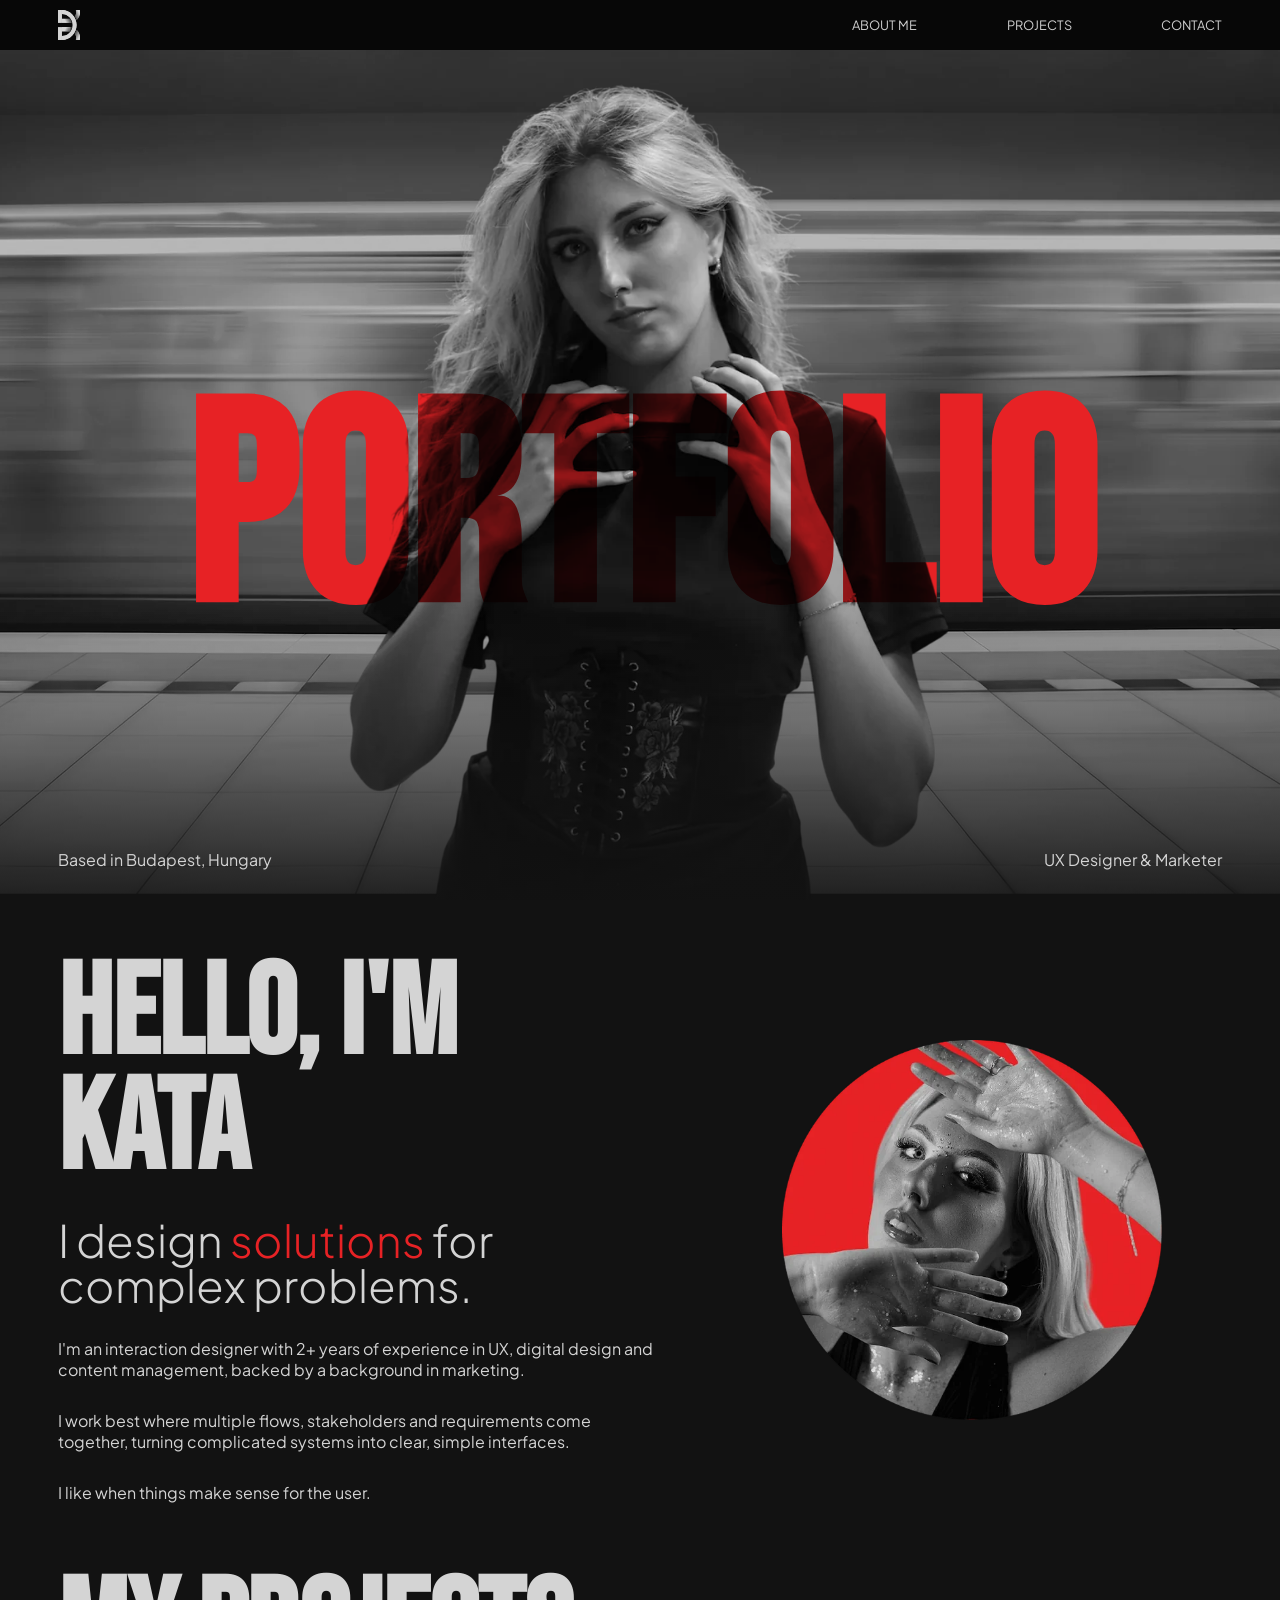
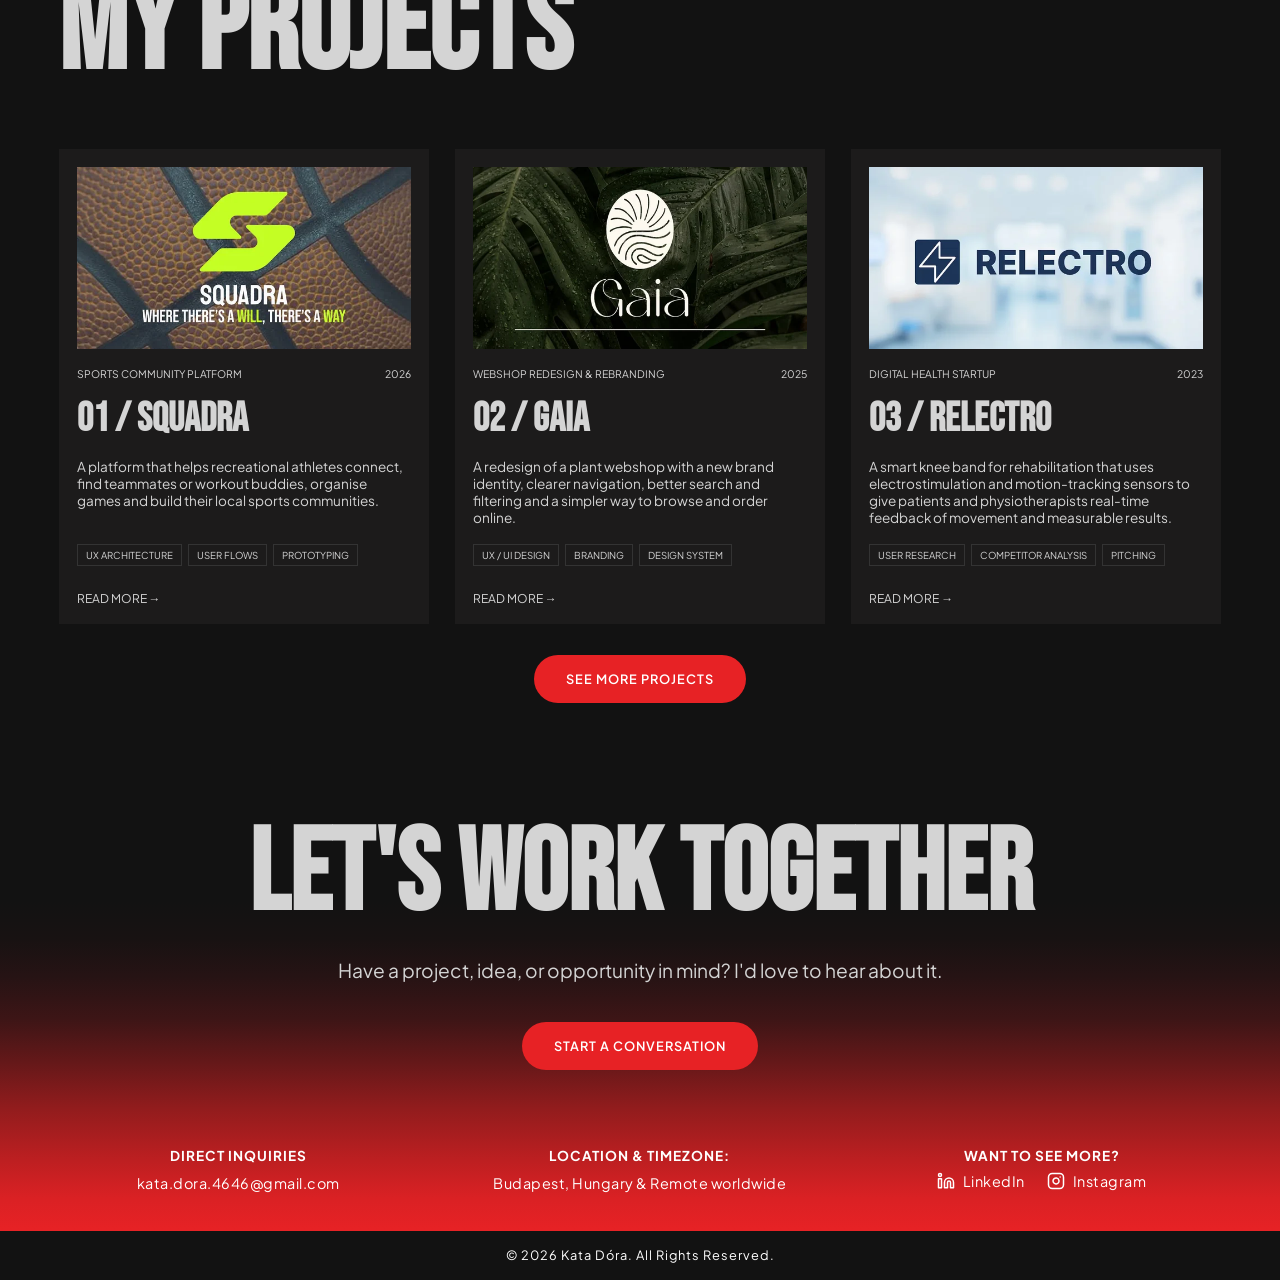
==== index.html @ a37dc0c5 "init" ====
<!DOCTYPE html>
<html lang="en">
<head>
    <meta charset="UTF-8">
    <meta name="viewport" content="width=device-width, initial-scale=1.0">
    <meta name="description" content="Kata Dóra – UX designer and marketer based in Budapest. Portfolio of UX research, user flows, prototyping and branding projects.">
    <title>Kata Dóra - Portfolio</title>
    <link rel="icon" href="images/favicon.svg" type="image/svg+xml">
    <link rel="stylesheet" href="style.css">
</head>
<body>

<a href="#main" class="skip-link">Skip to content</a>

<div class="container">

    <header>
        <a href="#" class="logo">
            <img src="images/logo.svg" alt="Kata Dóra – home" width="64" height="64">
        </a>
        <nav aria-label="Main">
            <a href="#about">ABOUT ME</a>
            <a href="#projects">PROJECTS</a>
            <a href="#contact">CONTACT</a>
        </nav>
    </header>

    <main id="main">
        <section class="hero">
            <img class="bg" src="images/background.webp" alt="" fetchpriority="high">
            <div class="title-group">
                <h1>PORTFOLIO</h1>
                <img class="model" src="images/model.webp" srcset="images/model-850.webp 850w, images/model-1096.webp 1096w, images/model.webp 1462w" sizes="(max-width: 768px) 112vw, 78vh" alt="" fetchpriority="high">            </div>
            <p class="location">Based in Budapest, Hungary</p>
            <p class="role">UX Designer &amp; Marketer</p>
        </section>

        <section id="about" class="about">
            <div>
                <h2>HELLO, I'M<br>KATA</h2>
                <p class="tagline">I design <span>solutions</span> for complex problems.</p>
                <p>I'm an interaction designer with 2+ years of experience in UX, digital design and content management, backed by a background in marketing.</p>
                <p>I work best where multiple flows, stakeholders and requirements come together, turning complicated systems into clear, simple interfaces.</p>
                <p>I like when things make sense for the user.</p>
            </div>
            <div class="about-image">
                <img src="images/portrait.webp" srcset="images/portrait-560.webp 560w, images/portrait.webp 900w" sizes="(max-width: 600px) 280px, 380px" alt="Portrait of Kata Dóra" loading="lazy" decoding="async">
            </div>
        </section>

        <section id="projects" class="projects">
            <h2>MY PROJECTS</h2>

            <div class="project-grid">
                <article class="card">
                    <div class="thumb">
                        <img class="img-main" src="images/squadramain.webp" srcset="images/squadramain-600.webp 600w, images/squadramain.webp 1200w" sizes="(max-width: 600px) calc(100vw - 86px), (max-width: 900px) 45vw, (max-width: 1600px) 30vw, 440px" alt="Preview of the Squadra website" loading="lazy" decoding="async">
                        <img class="img-hover" src="images/squadra.webp" alt="" loading="lazy" decoding="async">
                    </div>
                    <div class="card-meta">
                        <span>SPORTS COMMUNITY PLATFORM</span>
                        <span>2026</span>
                    </div>
                    <h3>01 / SQUADRA</h3>
                    <p>A platform that helps recreational athletes connect, find teammates or workout buddies, organise games and build their local sports communities.</p>
                    <div class="tags">
                        <span>UX ARCHITECTURE</span>
                        <span>USER FLOWS</span>
                        <span>PROTOTYPING</span>
                    </div>
                    <a href="squadra.html" aria-label="Read more about Squadra">READ MORE →</a>
                </article>

                <article class="card">
                    <div class="thumb">
                        <img class="img-main" src="images/gaiamain.webp" srcset="images/gaiamain-600.webp 600w, images/gaiamain.webp 1200w" sizes="(max-width: 600px) calc(100vw - 86px), (max-width: 900px) 45vw, (max-width: 1600px) 30vw, 440px" alt="Preview of the redesigned Gaia webshop" loading="lazy" decoding="async">
                        <img class="img-hover" src="images/gaia.webp" alt="" loading="lazy" decoding="async">
                    </div>
                    <div class="card-meta">
                        <span>WEBSHOP REDESIGN &amp; REBRANDING</span>
                        <span>2025</span>
                    </div>
                    <h3>02 / GAIA</h3>
                    <p>A redesign of a plant webshop with a new brand identity, clearer navigation, better search and filtering and a simpler way to browse and order online.</p>
                    <div class="tags">
                        <span>UX / UI DESIGN</span>
                        <span>BRANDING</span>
                        <span>DESIGN SYSTEM</span>
                    </div>
                    <a href="gaia.html" aria-label="Read more about Gaia">READ MORE →</a>
                </article>

                <article class="card">
                    <div class="thumb">
                        <img class="img-main" src="images/relectromain.webp" srcset="images/relectromain-600.webp 600w, images/relectromain.webp 1200w" sizes="(max-width: 600px) calc(100vw - 86px), (max-width: 900px) 45vw, (max-width: 1600px) 30vw, 440px" alt="Preview of the Relectro smart knee band project" loading="lazy" decoding="async">
                        <img class="img-hover" src="images/relectro.webp" alt="" loading="lazy" decoding="async">
                    </div>
                    <div class="card-meta">
                        <span>DIGITAL HEALTH STARTUP</span>
                        <span>2023</span>
                    </div>
                    <h3>03 / RELECTRO</h3>
                    <p>A smart knee band for rehabilitation that uses electrostimulation and motion-tracking sensors to give patients and physiotherapists real-time feedback of movement and measurable results.</p>
                    <div class="tags">
                        <span>USER RESEARCH</span>
                        <span>COMPETITOR ANALYSIS</span>
                        <span>PITCHING</span>
                    </div>
                    <a href="relectro.html" aria-label="Read more about Relectro">READ MORE →</a>
                </article>
            </div>

            <div class="projects-btn">
                <a href="projects.html" class="cta">SEE MORE PROJECTS</a>
            </div>
        </section>
    </main>

    <section id="contact" class="contact">
        <h2>LET'S WORK TOGETHER</h2>
        <p class="contact-copy">Have a project, idea, or opportunity in mind? I'd love to hear about it.</p>
        <a href="mailto:kata.dora.4646@gmail.com" class="cta">START A CONVERSATION</a>

        <div class="contact-info">
            <div>
                <h3>DIRECT INQUIRIES</h3>
                <a href="mailto:kata.dora.4646@gmail.com">kata.dora.4646@gmail.com</a>
            </div>
            <div>
                <h3>LOCATION &amp; TIMEZONE:</h3>
                <p>Budapest, Hungary &amp; Remote worldwide</p>
            </div>
            <div>
                <h3>WANT TO SEE MORE?</h3>
                <div class="socials">
                    <a href="https://www.linkedin.com/in/dora-kata" target="_blank" rel="noopener noreferrer" aria-label="LinkedIn (opens in new tab)">
                        <svg viewBox="0 0 24 24" aria-hidden="true">
                            <path d="M16 8a6 6 0 0 1 6 6v7h-4v-7a2 2 0 0 0-2-2 2 2 0 0 0-2 2v7h-4v-7a6 6 0 0 1 6-6z"/>
                            <rect width="4" height="12" x="2" y="9"/>
                            <circle cx="4" cy="4" r="2"/>
                        </svg>
                        LinkedIn
                    </a>
                    <a href="https://www.instagram.com/lelekprizma" target="_blank" rel="noopener noreferrer" aria-label="Instagram (opens in new tab)">
                        <svg viewBox="0 0 24 24" aria-hidden="true">
                            <rect width="20" height="20" x="2" y="2" rx="5" ry="5"/>
                            <path d="M16 11.37A4 4 0 1 1 12.63 8 4 4 0 0 1 16 11.37z"/>
                            <line x1="17.5" x2="17.51" y1="6.5" y2="6.5"/>
                        </svg>
                        Instagram
                    </a>
                </div>
            </div>
        </div>
    </section>

</div>

<footer>
    <p>© 2026 Kata Dóra. All Rights Reserved.</p>
</footer>

<script>
    document.addEventListener('DOMContentLoaded', () => {
        document.querySelectorAll('img').forEach(img => {
            const box = img.closest('.hero, .case-hero, .thumb, .about-image') || img;
            const done = () => box.classList.add('is-loaded');
            if (img.complete) done();
            else {
                img.addEventListener('load', done);
                img.addEventListener('error', done);
            }
        });
    });
</script>

</body>
</html>
---- style.css ----
@font-face{
    font-family:'Bebas Neue';
    src:url('fonts/bebas-neue.woff2') format('woff2');
    font-weight:400;
    font-style:normal;
    font-display:block;
}

@font-face{
    font-family:'Plus Jakarta Sans';
    src:url('fonts/plus-jakarta-sans.woff2') format('woff2');
    font-weight:200 800;
    font-style:normal;
    font-display:swap;
}

@font-face{
    font-family:'Plus Jakarta Sans';
    src:url('fonts/plus-jakarta-sans-italic.woff2') format('woff2');
    font-weight:200 800;
    font-style:italic;
    font-display:swap;

}
:root{
    --bg:#121212;
    --cardbg:#1C1B1B;
    --text:#D4D4D4;
    --red:#E72225;
    --red-text:#FF4547;
    --header-h:50px;
    --title-size:clamp(3.5rem, 10vw, 9rem);
    --max:1600px;
    --pad:clamp(24px, 4.5vw, 72px);
    --edge:max(var(--pad), calc((100vw - var(--max)) / 2 + var(--pad)));
}

*{
    margin:0;
    padding:0;
    box-sizing:border-box;
}

html{
    overflow-x:hidden;
    overflow-x:clip;
    scroll-behavior:smooth;
    scroll-padding-top:var(--header-h);
}

body{
    overflow-x:hidden;
    overflow-x:clip;
    background:var(--bg);
    color:var(--text);
    font-family:'Plus Jakarta Sans',sans-serif;
}

.container{
    max-width:var(--max);
    margin:0 auto;
}

.skip-link{
    position:absolute;
    top:-100px;
    left:20px;
    z-index:200;
    padding:12px 20px;
    background:var(--red);
    border-radius:999px;
    color:#fff;
    text-decoration:none;
    font-size:.8rem;
    font-weight:600;
}

.skip-link:focus{
    top:10px;
}

:focus-visible{
    outline:2px solid currentColor;
    outline-offset:4px;
}

/* Typography */

.hero h1,
.about h2,
.projects h2,
.page-title,
.project-page h1,
.card h2,
.card h3,
.contact h2,
.case h2,
.case-hero h1,
.case-stats strong,
.case-next h3{
    font-family:'Bebas Neue',sans-serif;
}

.about h2,
.projects h2,
.page-title,
.project-page h1{
    font-size:var(--title-size);
    line-height:.9;
}

.contact-info h3,
.case-label,
.case-three h3,
.case-takeaways h3,
.case-sharpened{
    font-size:.85rem;
    font-weight:700;
    letter-spacing:1px;
}

/* Header */

header{
    position:fixed;
    top:0;
    left:0;
    z-index:100;
    width:100%;
    height:var(--header-h);
    display:flex;
    justify-content:space-between;
    align-items:center;
    padding:0 var(--edge);
    background:rgba(5,5,5,.75);
    backdrop-filter:blur(10px);
}

.logo{
    display:flex;
    align-items:center;
}

.logo img{
    display:block;
    height:30px;
    width:auto;
}

nav{
    display:flex;
    gap:clamp(40px, 7vw, 100px);
}

nav a{
    color:#cfcfcf;
    text-decoration:none;
    font-size:.8rem;
    transition:color .3s;
}

nav a:hover{
    color:var(--red-text);
}

/* Hero */

.hero,
.case-hero{
    position:relative;
    margin-top:var(--header-h);
    overflow:hidden;
}

.hero .bg,
.case-hero-bg{
    position:absolute;
    inset:0;
    width:100%;
    height:100%;
    object-fit:cover;
}

.hero{
    container-type:inline-size;
    height:calc(100vh - var(--header-h));
    height:calc(100svh - var(--header-h));
}

.hero .bg{
    filter:grayscale(100%);
}

.title-group{
    position:absolute;
    inset:0;
    z-index:2;
    isolation:isolate;
    overflow:hidden;
}

.hero h1{
    position:absolute;
    top:55%;
    left:50%;
    transform:translate(-50%, -50%);
    white-space:nowrap;
    font-size:22vw;
    line-height:1;
    color:var(--red);
}

.hero .model{
    position:absolute;
    bottom:0;
    left:50%;
    transform:translateX(-50%);
    height:96vh;
    width:auto;
    mix-blend-mode:multiply;
}

.hero::after{
    content:"";
    position:absolute;
    inset:auto 0 0;
    z-index:5;
    height:35%;
    background:linear-gradient(to top, rgba(18,18,18,.9), transparent);
    pointer-events:none;
}

.location,
.role{
    position:absolute;
    bottom:30px;
    z-index:10;
    font-size:1rem;
}

.location{ left:var(--edge); }
.role{ right:var(--edge); }

/* About */

.about{
    display:grid;
    grid-template-columns:1fr 500px;
    align-items:center;
    gap:60px;
    padding:4.5vw var(--pad) 1vw;
}

.about p{
    margin-top:30px;
}

.about .tagline{
    font-size:clamp(1.5rem, 3.5vw, 3rem);
    font-weight:300;
    line-height:1;
}

.about .tagline span{
    color:var(--red);
}

.about-image{
    width:min(380px, 30vw);
    aspect-ratio:1 / 1;
    margin:auto;
    border-radius:50%;
}

.about-image img{
    display:block;
    width:100%;
    height:100%;
}

/* Projects */

.projects{
    padding:4.5vw var(--pad);
}

.projects h2{
    margin-bottom:60px;
}

.project-grid{
    display:grid;
    grid-template-columns:repeat(3, minmax(0, 1fr));
    gap:24px;
}

.projects-btn{
    margin-top:30px;
    text-align:center;
}

.card{
    position:relative;
    display:flex;
    flex-direction:column;
    padding:18px;
    background:var(--cardbg);
    border:1px solid var(--bg);
    transition:transform .35s ease, box-shadow .35s ease;
}

.card:hover,
.card:focus-within{
    transform:translateY(-5px) scale(1.03);
    box-shadow:
        0 20px 50px rgba(0,0,0,.4),
        0 0 30px rgba(231,34,37,.3);
}

.thumb{
    position:relative;
    aspect-ratio:1.84 / 1;
    margin-bottom:18px;
    overflow:hidden;
}

.thumb img{
    position:absolute;
    inset:0;
    width:100%;
    height:100%;
    object-fit:cover;
}

.thumb .img-hover{
    opacity:0;
    transition:opacity .5s ease;
}

.card:hover .img-hover,
.card:focus-within .img-hover{
    opacity:1;
}

.card-meta{
    display:flex;
    justify-content:space-between;
    gap:12px;
    font-size:.65rem;
}

.card h2,
.card h3{
    margin:15px 0;
    font-size:2.5rem;
}

.card p{
    flex-grow:1;
    font-size:.85rem;
}

.tags{
    display:flex;
    flex-wrap:wrap;
    gap:6px;
    margin-top:18px;
}

.tags span{
    padding:4px 8px;
    border:1px solid #333;
    font-size:.6rem;
}

.card a{
    display:inline-block;
    margin-top:25px;
    color:var(--text);
    text-decoration:none;
    font-size:.75rem;
}

.card a::after{
    content:"";
    position:absolute;
    inset:0;
}

/* Contact */

.contact{
    position:relative;
    padding:5vw var(--edge) 3vw;
    text-align:center;
    background:linear-gradient(to bottom,
        #121212 0%,
        #121212 30%,
        #181212 38%,
        #261314 46%,
        #3d1516 55%,
        #641819 64%,
        #921c1d 74%,
        #bd1f21 85%,
        #da2124 93%,
        #E72225 100%);
}

.contact h2{
    font-size:clamp(3.5rem, 9vw, 8rem);
    line-height:.9;
}

.contact-copy{
    max-width:60ch;
    margin:30px auto 40px;
    font-size:clamp(1rem, 1.5vw, 1.3rem);
}

.contact-info{
    display:grid;
    grid-template-columns:repeat(3, minmax(0, 1fr));
    gap:40px;
    margin-top:clamp(60px, 6vw, 100px);
    color:#fff;
}

.contact-info h3{
    margin-bottom:8px;
}

.contact-info a,
.contact-info p{
    display:inline-flex;
    align-items:center;
    justify-content:center;
    gap:8px;
    color:#fff;
    font-size:.9rem;
    letter-spacing:.5px;
    text-decoration:none;
}

.contact-info a:hover{
    text-decoration:underline;
    text-underline-offset:3px;
}

.socials{
    display:flex;
    flex-wrap:wrap;
    justify-content:center;
    gap:22px;
}

.socials svg{
    width:18px;
    height:18px;
    flex-shrink:0;
    fill:none;
    stroke:currentColor;
    stroke-width:2;
    stroke-linecap:round;
    stroke-linejoin:round;
}

/* Button */

.cta{
    display:inline-flex;
    align-items:center;
    gap:10px;
    padding:16px 32px;
    background:var(--red);
    border-radius:999px;
    color:#fff;
    text-decoration:none;
    font-size:.8rem;
    font-weight:600;
    letter-spacing:1px;
    transition:transform .3s ease;
}

.cta:hover{
    transform:translateY(-5px);
}

/* Footer */

footer{
    position:relative;
    height:var(--header-h);
    margin-top:-1px;
    display:flex;
    align-items:center;
    justify-content:center;
    color:#fff;
    font-size:.8rem;
    letter-spacing:1px;
}

/* Inner pages */

.page{
    padding:calc(var(--header-h) + 2vw) var(--pad) clamp(70px, 9vw, 140px);
}

.page-title{
    margin-bottom:40px;
}

/* Case study */

.case-hero{
    height:min(calc(100svh - var(--header-h)), 70vw);
    min-height:420px;
}

.case-hero::after{
    content:"";
    position:absolute;
    inset:0;
    background:linear-gradient(to top right,
        rgba(18,18,18,.95) 0%,
        rgba(18,18,18,.6) 35%,
        transparent 65%);
    pointer-events:none;
}

.case-hero-content{
    position:absolute;
    left:var(--edge);
    right:var(--pad);
    bottom:clamp(30px, 5vw, 70px);
    z-index:2;
}

.case-hero h1{
    font-size:clamp(4rem, 10vw, 9rem);
    font-weight:400;
    line-height:.85;
    color:#fff;
}

.case-hero-meta{
    margin-top:16px;
    font-size:clamp(.9rem, 1.2vw, 1.1rem);
    letter-spacing:2px;
}

.case-hero + .page{
    padding-top:clamp(30px, 2vw, 110px);
}

.case section{
    margin-top:clamp(40px, 5vw, 80px);
}

.case section:first-child{
    margin-top:0;
}

.case h2{
    margin-bottom:clamp(28px, 3.5vw, 50px);
    font-size:clamp(2.4rem, 5vw, 4.5rem);
    line-height:.95;
}

.case p{
    line-height:1.6;
}

.case p a{
    color:inherit;
    text-decoration:none;
}

.case p a:hover{
    text-decoration:underline;
}

.case-intro > p,
.case-sharpened-text{
    max-width:75ch;
}

.case-intro > p{
    margin-top:20px;
}

.case-img{
    display:block;
    width:100%;
    height:auto;
    border-radius:12px;
}

.case-card,
.case-facts,
.case-takeaways article,
.case-next{
    background:var(--cardbg);
    border-radius:12px;
}

.case-card{
    padding:clamp(20px, 2.2vw, 32px);
}

.case-label{
    display:block;
    margin-bottom:14px;
}

.case-facts{
    display:grid;
    grid-template-columns:repeat(6, minmax(0, 1fr));
    gap:24px;
    margin-top:24px;
    padding:clamp(18px, 2vw, 28px);
}

.case-facts dt{
    margin-bottom:8px;
    color:var(--red-text);
    font-size:.65rem;
    font-weight:600;
    letter-spacing:2px;
}

.case-facts dd{
    font-size:.85rem;
    line-height:1.4;
}

.case-two{
    display:grid;
    grid-template-columns:minmax(0, 1.3fr) minmax(0, 1fr);
    gap:clamp(30px, 4vw, 60px);
    align-items:start;
}

.case-two--persona{
    grid-template-columns:minmax(0, 1fr) minmax(0, 1.3fr);
}

.case-two > div > p + p{
    margin-top:20px;
}

.case-question{
    border:1px solid #2a2a2a;
    border-left:8px solid var(--text);
}

.case-question p{
    font-size:clamp(1.1rem, 1.6vw, 1.5rem);
    font-style:italic;
    font-weight:300;
    line-height:1.4;
}

.case-stats{
    display:grid;
    grid-template-columns:1fr 1fr;
    gap:24px;
    margin-top:40px;
}

.case-stats strong{
    display:block;
    color:var(--red);
    font-size:clamp(3rem, 5vw, 4.5rem);
    font-weight:400;
    line-height:1;
}

.case-stats span,
.case-stats a{
    display:block;
    margin-top:6px;
    font-size:.8rem;
    line-height:1.45;
}

.case-stats span:first-of-type{
    font-weight:900;
}

.case-stats a{
    color:inherit;
    text-decoration:underline;
    text-underline-offset:3px;
}

.case-three{
    display:grid;
    grid-template-columns:repeat(3, minmax(0, 1fr));
    gap:24px;
}

.case-three h3,
.case-takeaways h3{
    margin-bottom:12px;
}

.case-three p,
.case-takeaways p{
    font-size:.85rem;
}

.case-three p{
    color:#a8a8a8;
}

.case-three ul{
    margin-top:24px;
    padding-top:24px;
    border-top:1px solid #333;
    list-style:none;
}

.case-three li{
    position:relative;
    padding-left:16px;
    font-size:.7rem;
    letter-spacing:1px;
    line-height:1.5;
}

.case-three li + li{
    margin-top:10px;
}

.case-three li::before{
    content:"";
    position:absolute;
    top:.45em;
    left:0;
    width:6px;
    height:6px;
    background:var(--text);
}

.case-story p + p{
    margin-top:18px;
}

.case-duo{
    display:grid;
    grid-template-columns:repeat(2, minmax(0, 1fr));
    gap:24px;
}

.case-author{
    margin-top:24px;
    font-size:.8rem;
}

.case-author strong{
    display:block;
}

.case-takeaways article{
    padding:clamp(16px, 1.6vw, 22px);
}

.case-takeaways article + article{
    margin-top:16px;
}

.case-sharpened{
    margin-top:clamp(40px, 5vw, 70px);
}

.case-sharpened-text{
    margin-top:12px;
}

.case-next{
    display:flex;
    justify-content:space-between;
    align-items:center;
    gap:24px;
    padding:clamp(20px, 2.5vw, 36px);
}

.case-next h3{
    font-size:clamp(1.6rem, 2.6vw, 2.5rem);
    font-weight:400;
}

/* Project page */

.case-cover{
    margin-top:clamp(30px, 4vw, 60px);
}

.back-link,
.project-nav a{
    color:var(--text);
    text-decoration:none;
    letter-spacing:2px;
    transition:color .3s;
}

.back-link{
    display:inline-block;
    margin-bottom:40px;
    font-size:.75rem;
}

.back-link:hover,
.project-nav a:hover{
    color:var(--red-text);
}

.project-meta{
    display:flex;
    gap:24px;
    color:var(--red);
    font-size:.75rem;
    letter-spacing:2px;
}

.project-page h1{
    margin:10px 0 24px;
}

.project-cover{
    max-width:900px;
    margin:60px auto;
    aspect-ratio:16 / 9;
    overflow:hidden;
}

.project-cover img{
    display:block;
    width:100%;
    height:auto;
}

.project-body{
    max-width:800px;
    margin:0 auto;
}

.project-body h2{
    margin-bottom:20px;
    color:var(--red);
    font-size:.8rem;
    font-weight:600;
    letter-spacing:2px;
}

.project-body p{
    font-size:1.1rem;
    line-height:1.7;
}

.project-nav{
    display:flex;
    justify-content:space-between;
    padding-top:30px;
    border-top:1px solid rgba(255,255,255,.12);
}

.project-nav a{
    font-size:.8rem;
}

/* Breakpoints */

@media (min-width:1601px){

    .hero,
    .case-hero,
    .contact{
        margin-inline:calc(50% - 50vw);
    }
}

@media (min-width:1920px){

    html{
        font-size:112.5%;
    }
}

@media (max-width:1100px){

    .case-facts{
        grid-template-columns:repeat(3, minmax(0, 1fr));
    }
}

@media (min-width:601px) and (max-width:1100px){

    .about{
        grid-template-columns:minmax(0, 1fr) minmax(0, 40%);
        gap:clamp(24px, 4vw, 48px);
    }

    .about-image{
        width:100%;
        max-width:380px;
    }
}

@media (max-width:900px){

    .project-grid,
    .case-three{
        grid-template-columns:1fr;
    }
}

@media (min-width:601px) and (max-width:900px){

    .card{
        display:grid;
        grid-template-columns:minmax(0, 1fr) minmax(0, 1fr);
        column-gap:24px;
        align-content:start;
    }

    .card > *{
        grid-column:2;
    }

    .card .thumb{
        grid-column:1;
        grid-row:1 / span 6;
        align-self:start;
        margin-bottom:0;
    }
}

@media (max-width:768px){

    :root{
        --header-h:56px;
    }

    header{
        gap:16px;
    }

    .logo img{
        height:20px;
    }

    nav{
        gap:clamp(12px, 4vw, 24px);
    }

    nav a{
        padding:8px 0;
        font-size:.7rem;
        white-space:nowrap;
    }

    .hero{
        height:min(calc(100svh - var(--header-h)), 150vw);
    }

    .hero h1{
        font-size:31.5vw;
        font-size:31.5cqw;
    }

    .hero .model{
        height:92%;
    }

    .location,
    .role{
        left:var(--pad);
        right:var(--pad);
        text-align:center;
        font-size:.9rem;
    }

    .location{
        bottom:52px;
    }

    .role{
        bottom:28px;
    }

    .about,
    .projects,
    .contact{
        padding-top:60px;
        padding-bottom:60px;
    }

    .contact-info{
        grid-template-columns:1fr;
        gap:28px;
    }

    .case-two,
    .case-duo{
        grid-template-columns:1fr;
    }

    .case-facts{
        grid-template-columns:repeat(2, minmax(0, 1fr));
        gap:18px;
    }

    .case-facts > div:last-child{
        grid-column:1 / -1;
    }

    .case-next{
        flex-direction:column;
        align-items:flex-start;
    }

    .page{
        padding-top:calc(var(--header-h) + 40px);
        padding-bottom:70px;
    }
}

@media (min-width:601px) and (max-width:1100px) and (orientation:portrait){

    .hero .model{
        height:80%;
    }
}

@media (max-width:600px){

    .about{
        grid-template-columns:1fr;
    }

    .about-image{
        width:min(280px, 70vw);
    }
}

@media (max-width:360px){

    header{
        padding:0 16px;
    }

    nav{
        gap:10px;
    }
}

@media (prefers-reduced-motion:reduce){

    html{
        scroll-behavior:auto;
    }

    *,
    *::before,
    *::after{
        transition:none !important;
    }

    .card:hover,
    .card:focus-within,
    .cta:hover{
        transform:none;
    }
}
.hero,
.case-hero,
.is-loaded{
    background:none;
    animation:none;
}

@keyframes skeleton{
    from{ background-position:150% 0; }
    to{ background-position:-50% 0; }
}

@media (prefers-reduced-motion:reduce){

    .thumb,
    .about-image,
    .case-img{
        animation:none;
    }
}

@media (hover:none){

    .thumb .img-hover{
        display:none;
    }
}
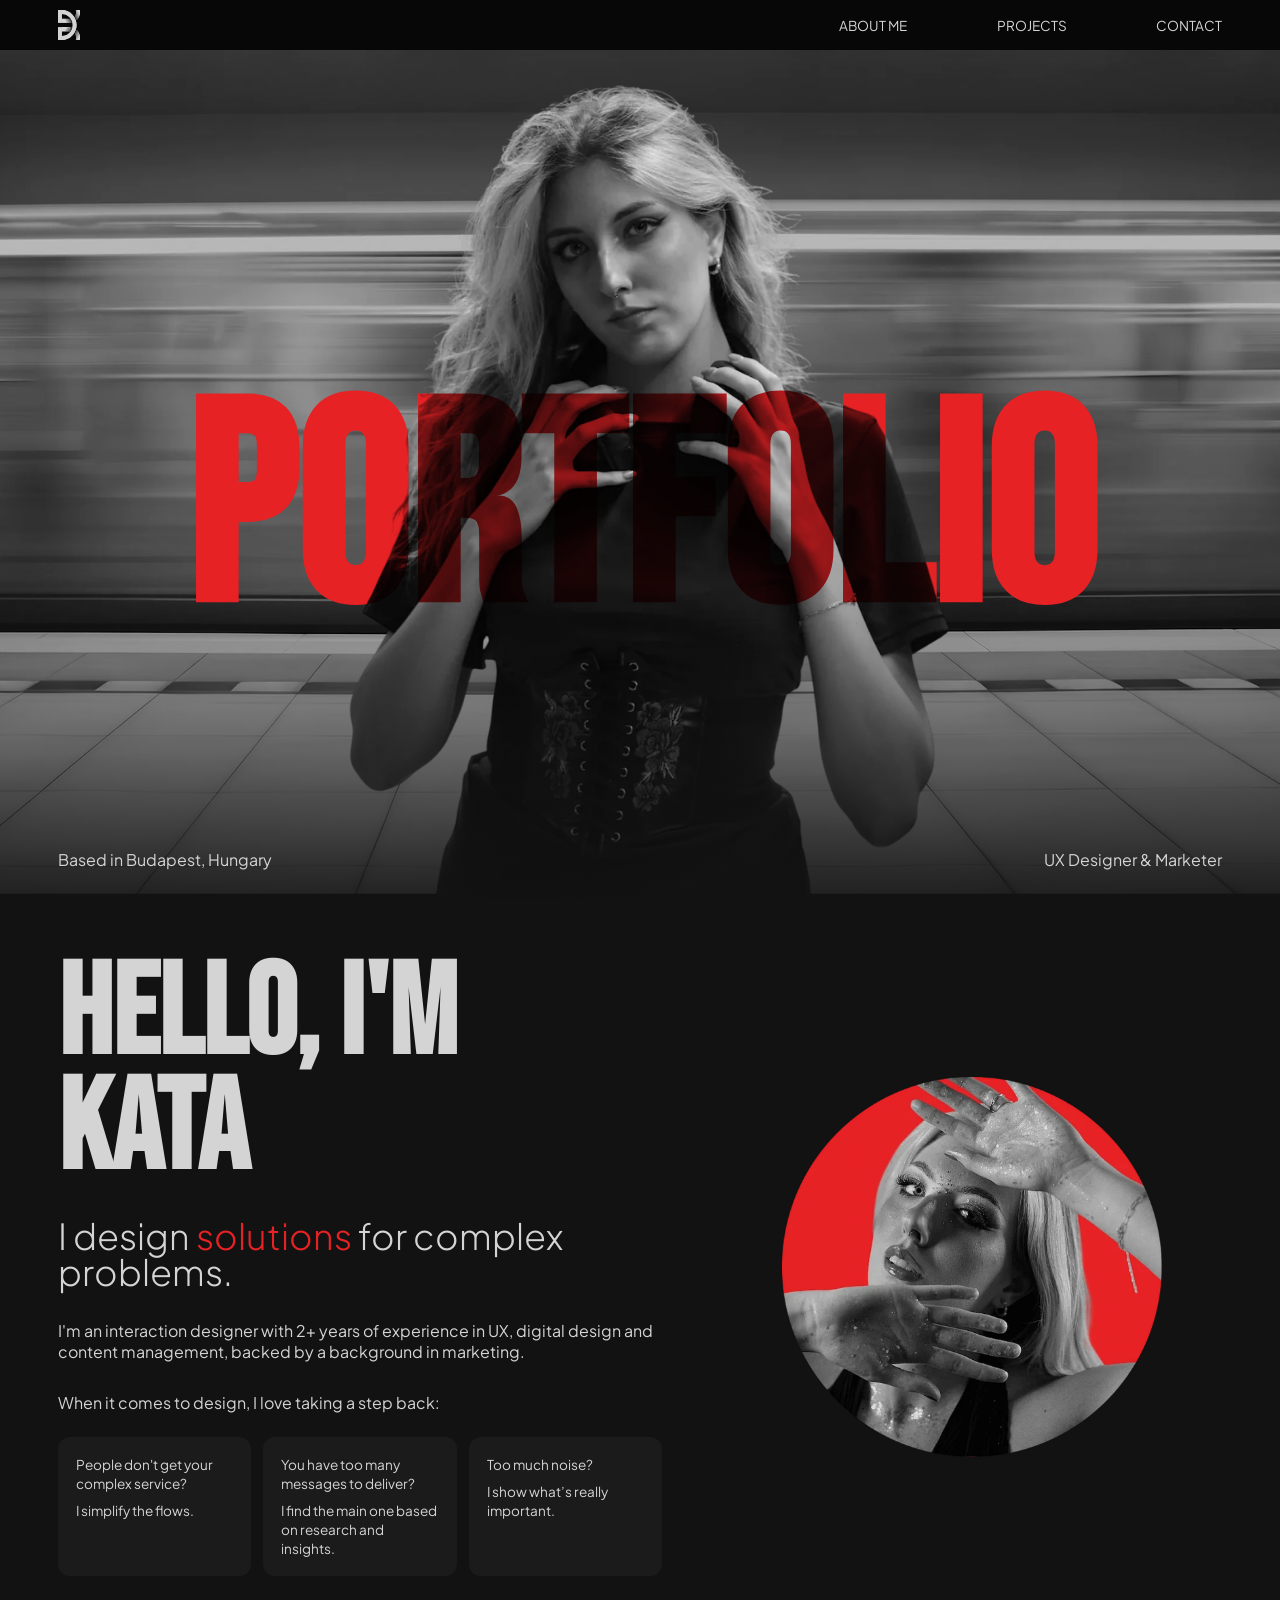
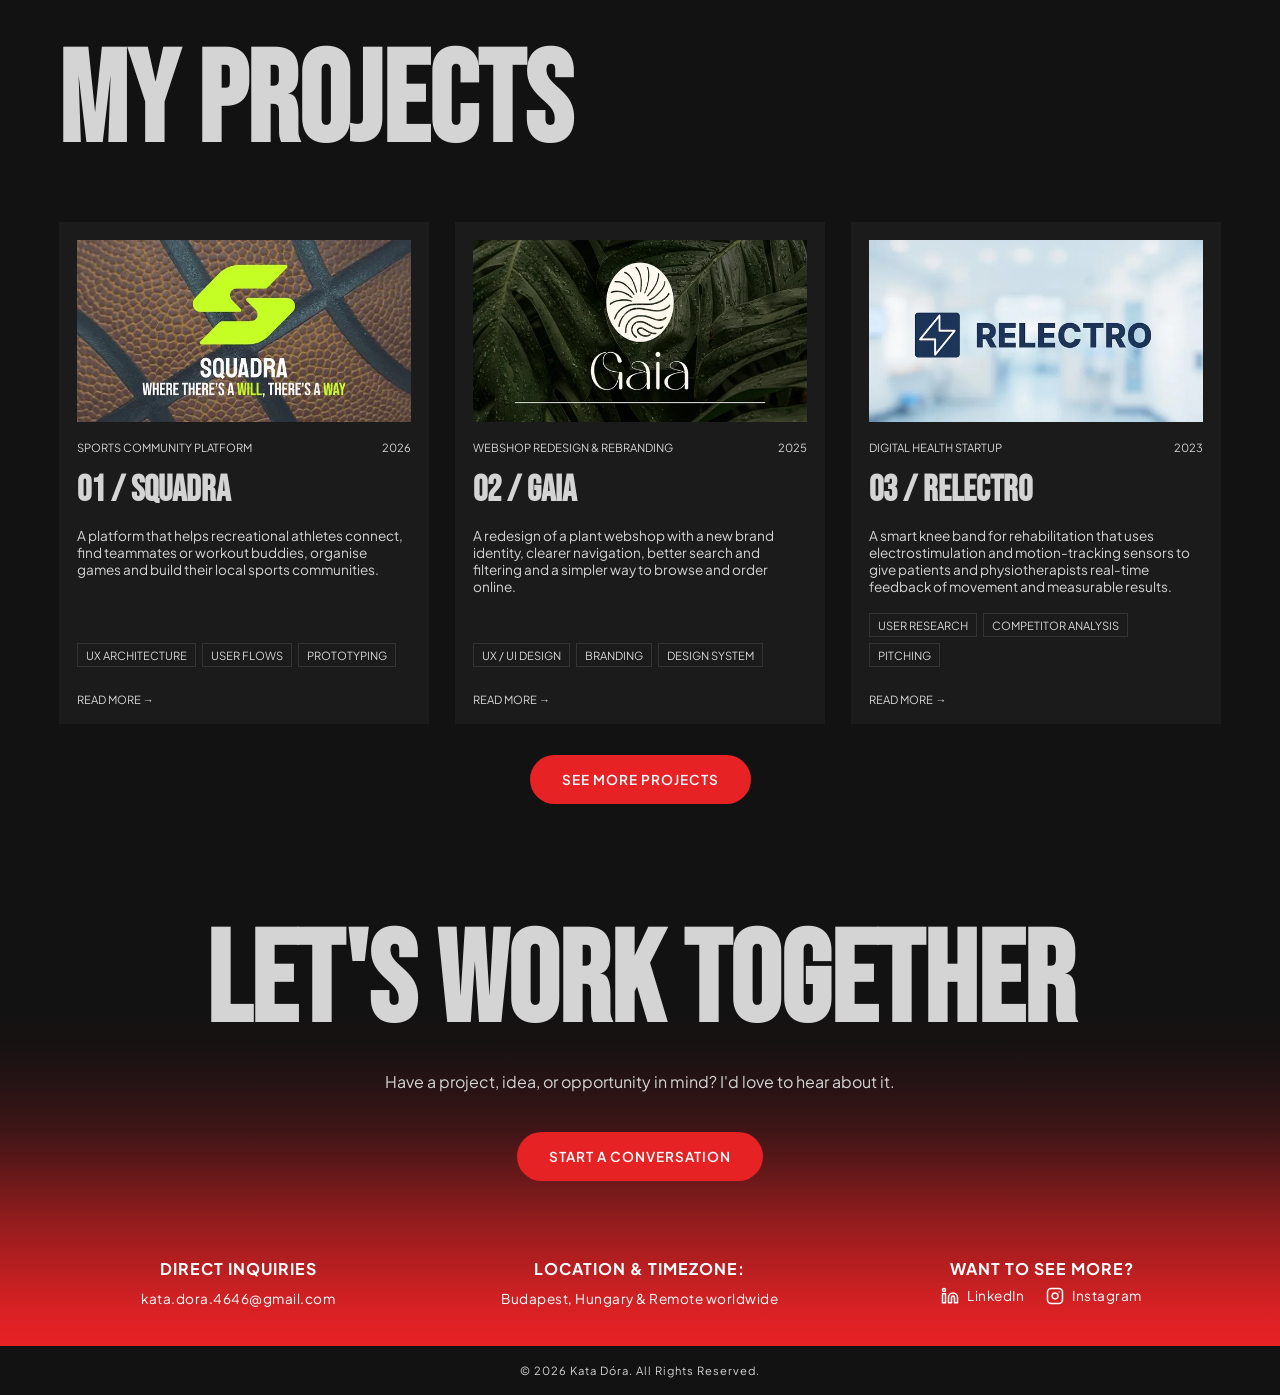
==== commit 840c1545: "2nd" ====
--- a/index.html
+++ b/index.html
@@ -40,8 +40,12 @@
                 <h2>HELLO, I'M<br>KATA</h2>
                 <p class="tagline">I design <span>solutions</span> for complex problems.</p>
                 <p>I'm an interaction designer with 2+ years of experience in UX, digital design and content management, backed by a background in marketing.</p>
-                <p>I work best where multiple flows, stakeholders and requirements come together, turning complicated systems into clear, simple interfaces.</p>
-                <p>I like when things make sense for the user.</p>
+               <p>When it comes to design, I love taking a step back:</p>
+                <ul class="about-list">
+                    <li><span>People don't get your complex service?</span> I simplify the flows.</li>
+                    <li><span>You have too many messages to deliver?</span> I find the main one based on research and insights.</li>
+                    <li><span>Too much noise?</span> I show what’s really important.</li>
+                </ul>
             </div>
             <div class="about-image">
                 <img src="images/portrait.webp" srcset="images/portrait-560.webp 560w, images/portrait.webp 900w" sizes="(max-width: 600px) 280px, 380px" alt="Portrait of Kata Dóra" loading="lazy" decoding="async">
--- a/style.css
+++ b/style.css
@@ -20,16 +20,25 @@
     font-weight:200 800;
     font-style:italic;
     font-display:swap;
-
-}
+}
+
 :root{
     --bg:#121212;
     --cardbg:#1C1B1B;
     --text:#D4D4D4;
+    --on-red:#FFFFFF;
     --red:#E72225;
     --red-text:#FF4547;
+
+    /* Type scale */
+    --fs-display:clamp(3.5rem, 10vw, 9rem);
+    --fs-heading:clamp(2.5rem, 5vw, 4.5rem);
+    --fs-title:clamp(1.75rem, 2.8vw, 2.5rem);
+    --fs-body:1rem;
+    --fs-small:.85rem;
+    --fs-tiny:.7rem;
+
     --header-h:50px;
-    --title-size:clamp(3.5rem, 10vw, 9rem);
     --max:1600px;
     --pad:clamp(24px, 4.5vw, 72px);
     --edge:max(var(--pad), calc((100vw - var(--max)) / 2 + var(--pad)));
@@ -54,6 +63,7 @@
     background:var(--bg);
     color:var(--text);
     font-family:'Plus Jakarta Sans',sans-serif;
+    font-size:var(--fs-body);
 }
 
 .container{
@@ -69,9 +79,9 @@
     padding:12px 20px;
     background:var(--red);
     border-radius:999px;
-    color:#fff;
+    color:var(--on-red);
     text-decoration:none;
-    font-size:.8rem;
+    font-size:var(--fs-small);
     font-weight:600;
 }
 
@@ -104,17 +114,30 @@
 .about h2,
 .projects h2,
 .page-title,
-.project-page h1{
-    font-size:var(--title-size);
+.project-page h1,
+.contact h2,
+.case-hero h1{
+    font-size:var(--fs-display);
     line-height:.9;
+}
+
+.case h2,
+.case-stats strong{
+    font-size:var(--fs-heading);
+    line-height:.95;
+}
+
+.card h2,
+.card h3,
+.case-next h3{
+    font-size:var(--fs-title);
 }
 
 .contact-info h3,
 .case-label,
 .case-three h3,
-.case-takeaways h3,
-.case-sharpened{
-    font-size:.85rem;
+.case-takeaways h3{
+    font-size:var(--fs-body);
     font-weight:700;
     letter-spacing:1px;
 }
@@ -153,9 +176,9 @@
 }
 
 nav a{
-    color:#cfcfcf;
+    color:var(--text);
     text-decoration:none;
-    font-size:.8rem;
+    font-size:var(--fs-small);
     transition:color .3s;
 }
 
@@ -235,7 +258,6 @@
     position:absolute;
     bottom:30px;
     z-index:10;
-    font-size:1rem;
 }
 
 .location{ left:var(--edge); }
@@ -256,13 +278,34 @@
 }
 
 .about .tagline{
-    font-size:clamp(1.5rem, 3.5vw, 3rem);
+    font-size:var(--fs-title);
     font-weight:300;
     line-height:1;
 }
 
 .about .tagline span{
     color:var(--red);
+}
+
+.about-list{
+    display:grid;
+    grid-template-columns:repeat(3, minmax(0, 1fr));
+    gap:12px;
+    margin-top:24px;
+    list-style:none;
+}
+
+.about-list li{
+    padding:18px;
+    background:var(--cardbg);
+    border-radius:12px;
+    font-size:var(--fs-small);
+    line-height:1.4;
+}
+
+.about-list span{
+    display:block;
+    margin-bottom:8px;
 }
 
 .about-image{
@@ -346,18 +389,17 @@
     display:flex;
     justify-content:space-between;
     gap:12px;
-    font-size:.65rem;
+    font-size:var(--fs-tiny);
 }
 
 .card h2,
 .card h3{
     margin:15px 0;
-    font-size:2.5rem;
 }
 
 .card p{
     flex-grow:1;
-    font-size:.85rem;
+    font-size:var(--fs-small);
 }
 
 .tags{
@@ -370,7 +412,7 @@
 .tags span{
     padding:4px 8px;
     border:1px solid #333;
-    font-size:.6rem;
+    font-size:var(--fs-tiny);
 }
 
 .card a{
@@ -378,7 +420,7 @@
     margin-top:25px;
     color:var(--text);
     text-decoration:none;
-    font-size:.75rem;
+    font-size:var(--fs-tiny);
 }
 
 .card a::after{
@@ -406,15 +448,10 @@
         #E72225 100%);
 }
 
-.contact h2{
-    font-size:clamp(3.5rem, 9vw, 8rem);
-    line-height:.9;
-}
-
 .contact-copy{
     max-width:60ch;
     margin:30px auto 40px;
-    font-size:clamp(1rem, 1.5vw, 1.3rem);
+    font-size:var(--fs-body);
 }
 
 .contact-info{
@@ -422,7 +459,7 @@
     grid-template-columns:repeat(3, minmax(0, 1fr));
     gap:40px;
     margin-top:clamp(60px, 6vw, 100px);
-    color:#fff;
+    color:var(--on-red);
 }
 
 .contact-info h3{
@@ -435,8 +472,8 @@
     align-items:center;
     justify-content:center;
     gap:8px;
-    color:#fff;
-    font-size:.9rem;
+    color:var(--on-red);
+    font-size:var(--fs-small);
     letter-spacing:.5px;
     text-decoration:none;
 }
@@ -473,9 +510,9 @@
     padding:16px 32px;
     background:var(--red);
     border-radius:999px;
-    color:#fff;
+    color:var(--on-red);
     text-decoration:none;
-    font-size:.8rem;
+    font-size:var(--fs-small);
     font-weight:600;
     letter-spacing:1px;
     transition:transform .3s ease;
@@ -494,8 +531,8 @@
     display:flex;
     align-items:center;
     justify-content:center;
-    color:#fff;
-    font-size:.8rem;
+    color:var(--text);
+    font-size:var(--fs-tiny);
     letter-spacing:1px;
 }
 
@@ -536,15 +573,13 @@
 }
 
 .case-hero h1{
-    font-size:clamp(4rem, 10vw, 9rem);
     font-weight:400;
-    line-height:.85;
-    color:#fff;
+    color:var(--text);
 }
 
 .case-hero-meta{
     margin-top:16px;
-    font-size:clamp(.9rem, 1.2vw, 1.1rem);
+    font-size:var(--fs-body);
     letter-spacing:2px;
 }
 
@@ -562,8 +597,6 @@
 
 .case h2{
     margin-bottom:clamp(28px, 3.5vw, 50px);
-    font-size:clamp(2.4rem, 5vw, 4.5rem);
-    line-height:.95;
 }
 
 .case p{
@@ -579,13 +612,15 @@
     text-decoration:underline;
 }
 
-.case-intro > p,
-.case-sharpened-text{
+.case-intro > p{
     max-width:75ch;
-}
-
-.case-intro > p{
     margin-top:20px;
+}
+
+.case-lead{
+    max-width:65ch;
+    margin:calc(24px - clamp(28px, 3.5vw, 50px)) 0 24px;
+    color:var(--text);
 }
 
 .case-img{
@@ -623,13 +658,13 @@
 .case-facts dt{
     margin-bottom:8px;
     color:var(--red-text);
-    font-size:.65rem;
+    font-size:var(--fs-tiny);
     font-weight:600;
     letter-spacing:2px;
 }
 
 .case-facts dd{
-    font-size:.85rem;
+    font-size:var(--fs-small);
     line-height:1.4;
 }
 
@@ -640,21 +675,16 @@
     align-items:start;
 }
 
-.case-two--persona{
-    grid-template-columns:minmax(0, 1fr) minmax(0, 1.3fr);
-}
-
 .case-two > div > p + p{
     margin-top:20px;
 }
 
 .case-question{
-    border:1px solid #2a2a2a;
     border-left:8px solid var(--text);
 }
 
 .case-question p{
-    font-size:clamp(1.1rem, 1.6vw, 1.5rem);
+    font-size:var(--fs-body);
     font-style:italic;
     font-weight:300;
     line-height:1.4;
@@ -670,7 +700,6 @@
 .case-stats strong{
     display:block;
     color:var(--red);
-    font-size:clamp(3rem, 5vw, 4.5rem);
     font-weight:400;
     line-height:1;
 }
@@ -679,12 +708,12 @@
 .case-stats a{
     display:block;
     margin-top:6px;
-    font-size:.8rem;
+    font-size:var(--fs-small);
     line-height:1.45;
 }
 
 .case-stats span:first-of-type{
-    font-weight:900;
+    font-weight:800;
 }
 
 .case-stats a{
@@ -693,58 +722,96 @@
     text-underline-offset:3px;
 }
 
+/* Pain points */
+
 .case-three{
     display:grid;
-    grid-template-columns:repeat(3, minmax(0, 1fr));
-    gap:24px;
-}
-
-.case-three h3,
-.case-takeaways h3{
-    margin-bottom:12px;
-}
-
-.case-three p,
-.case-takeaways p{
-    font-size:.85rem;
+    grid-template-columns:repeat(4, minmax(0, 1fr));
+    gap:32px;
+}
+
+.case-three-intro{
+    max-width:60ch;
+    margin:-12px 0 40px;
+    color:var(--text);
+}
+
+.case-three article{
+    display:grid;
+    grid-row:span 3;
+    grid-template-rows:subgrid;
+    row-gap:0;
+    padding-top:16px;
+    border-top:2px solid var(--red);
+}
+
+.case-three h3{
+    margin:6px 0 10px;
 }
 
 .case-three p{
     color:#a8a8a8;
+    font-size:var(--fs-body);
+    line-height:1.5;
+}
+
+.case-number{
+    display:block;
+    color:var(--text);
+    font-size:var(--fs-tiny);
+    letter-spacing:2px;
 }
 
 .case-three ul{
+    display:flex;
+    flex-direction:column;
+    align-items:flex-start;
+    gap:10px;
     margin-top:24px;
-    padding-top:24px;
-    border-top:1px solid #333;
     list-style:none;
 }
 
 .case-three li{
-    position:relative;
-    padding-left:16px;
-    font-size:.7rem;
-    letter-spacing:1px;
+    padding:8px 16px;
+    border-radius:999px;
+    background:var(--cardbg);
+    font-size:var(--fs-tiny);
+    letter-spacing:.5px;
+}
+
+/* Persona */
+
+.case-two--persona{
+    grid-template-columns:minmax(0, 1fr) minmax(0, 1.6fr);
+    align-items:center;
+    gap:clamp(32px, 5vw, 80px);
+}
+
+.case-story-list{
+    display:grid;
+    gap:28px;
+    margin-top:8px;
+}
+
+.case-story-list div{
+    padding-left:20px;
+    border-left:2px solid var(--red);
+}
+
+.case-story-list span{
+    display:block;
+    margin-bottom:6px;
+    color:var(--red-text);
+    font-size:var(--fs-body);
+    font-weight:600;
+    letter-spacing:2px;
+}
+
+.case-story-list p{
     line-height:1.5;
 }
 
-.case-three li + li{
-    margin-top:10px;
-}
-
-.case-three li::before{
-    content:"";
-    position:absolute;
-    top:.45em;
-    left:0;
-    width:6px;
-    height:6px;
-    background:var(--text);
-}
-
-.case-story p + p{
-    margin-top:18px;
-}
+/* Prototypes */
 
 .case-duo{
     display:grid;
@@ -752,30 +819,56 @@
     gap:24px;
 }
 
+/* Learnings */
+
+.case-learn{
+    grid-template-columns:repeat(2, minmax(0, 1fr));
+    align-items:stretch;
+}
+
+.case-learn-col{
+    display:grid;
+    grid-template-rows:auto auto 1fr;
+    gap:16px;
+}
+
+.case-takeaways{
+    display:grid;
+    align-content:start;
+    gap:16px;
+}
+
+.case-learn-col .case-label,
+.case-takeaways .case-label{
+    margin-bottom:0;
+}
+
+.case-learn .case-card,
+.case-takeaways article{
+    padding:clamp(18px, 1.8vw, 24px);
+}
+
+.case-learn .case-card h3,
+.case-takeaways h3{
+    margin-bottom:12px;
+}
+
+.case-learn .case-card p,
+.case-takeaways p{
+    font-size:var(--fs-small);
+    line-height:1.6;
+}
+
 .case-author{
     margin-top:24px;
-    font-size:.8rem;
+    font-size:var(--fs-small);
 }
 
 .case-author strong{
     display:block;
 }
 
-.case-takeaways article{
-    padding:clamp(16px, 1.6vw, 22px);
-}
-
-.case-takeaways article + article{
-    margin-top:16px;
-}
-
-.case-sharpened{
-    margin-top:clamp(40px, 5vw, 70px);
-}
-
-.case-sharpened-text{
-    margin-top:12px;
-}
+/* Next project */
 
 .case-next{
     display:flex;
@@ -786,7 +879,6 @@
 }
 
 .case-next h3{
-    font-size:clamp(1.6rem, 2.6vw, 2.5rem);
     font-weight:400;
 }
 
@@ -807,7 +899,7 @@
 .back-link{
     display:inline-block;
     margin-bottom:40px;
-    font-size:.75rem;
+    font-size:var(--fs-tiny);
 }
 
 .back-link:hover,
@@ -819,7 +911,7 @@
     display:flex;
     gap:24px;
     color:var(--red);
-    font-size:.75rem;
+    font-size:var(--fs-tiny);
     letter-spacing:2px;
 }
 
@@ -848,13 +940,13 @@
 .project-body h2{
     margin-bottom:20px;
     color:var(--red);
-    font-size:.8rem;
+    font-size:var(--fs-small);
     font-weight:600;
     letter-spacing:2px;
 }
 
 .project-body p{
-    font-size:1.1rem;
+    font-size:var(--fs-body);
     line-height:1.7;
 }
 
@@ -866,7 +958,27 @@
 }
 
 .project-nav a{
-    font-size:.8rem;
+    font-size:var(--fs-small);
+}
+
+/* Image placeholders */
+
+.thumb,
+.about-image,
+.case-img{
+    background:linear-gradient(100deg, transparent 30%, rgba(255,255,255,.06) 50%, transparent 70%) var(--cardbg);
+    background-size:200% 100%;
+    animation:skeleton 1.4s linear infinite;
+}
+
+.is-loaded{
+    background:none;
+    animation:none;
+}
+
+@keyframes skeleton{
+    from{ background-position:150% 0; }
+    to{ background-position:-50% 0; }
 }
 
 /* Breakpoints */
@@ -884,6 +996,17 @@
 
     html{
         font-size:112.5%;
+    }
+}
+
+@media (max-width:1200px){
+
+    .about-list{
+        grid-template-columns:1fr;
+    }
+
+    .case-three{
+        grid-template-columns:repeat(2, minmax(0, 1fr));
     }
 }
 
@@ -956,7 +1079,7 @@
 
     nav a{
         padding:8px 0;
-        font-size:.7rem;
+        font-size:var(--fs-tiny);
         white-space:nowrap;
     }
 
@@ -978,7 +1101,7 @@
         left:var(--pad);
         right:var(--pad);
         text-align:center;
-        font-size:.9rem;
+        font-size:var(--fs-small);
     }
 
     .location{
@@ -1055,6 +1178,13 @@
     }
 }
 
+@media (hover:none){
+
+    .thumb .img-hover{
+        display:none;
+    }
+}
+
 @media (prefers-reduced-motion:reduce){
 
     html{
@@ -1072,31 +1202,10 @@
     .cta:hover{
         transform:none;
     }
-}
-.hero,
-.case-hero,
-.is-loaded{
-    background:none;
-    animation:none;
-}
-
-@keyframes skeleton{
-    from{ background-position:150% 0; }
-    to{ background-position:-50% 0; }
-}
-
-@media (prefers-reduced-motion:reduce){
 
     .thumb,
     .about-image,
     .case-img{
         animation:none;
     }
-}
-
-@media (hover:none){
-
-    .thumb .img-hover{
-        display:none;
-    }
 }
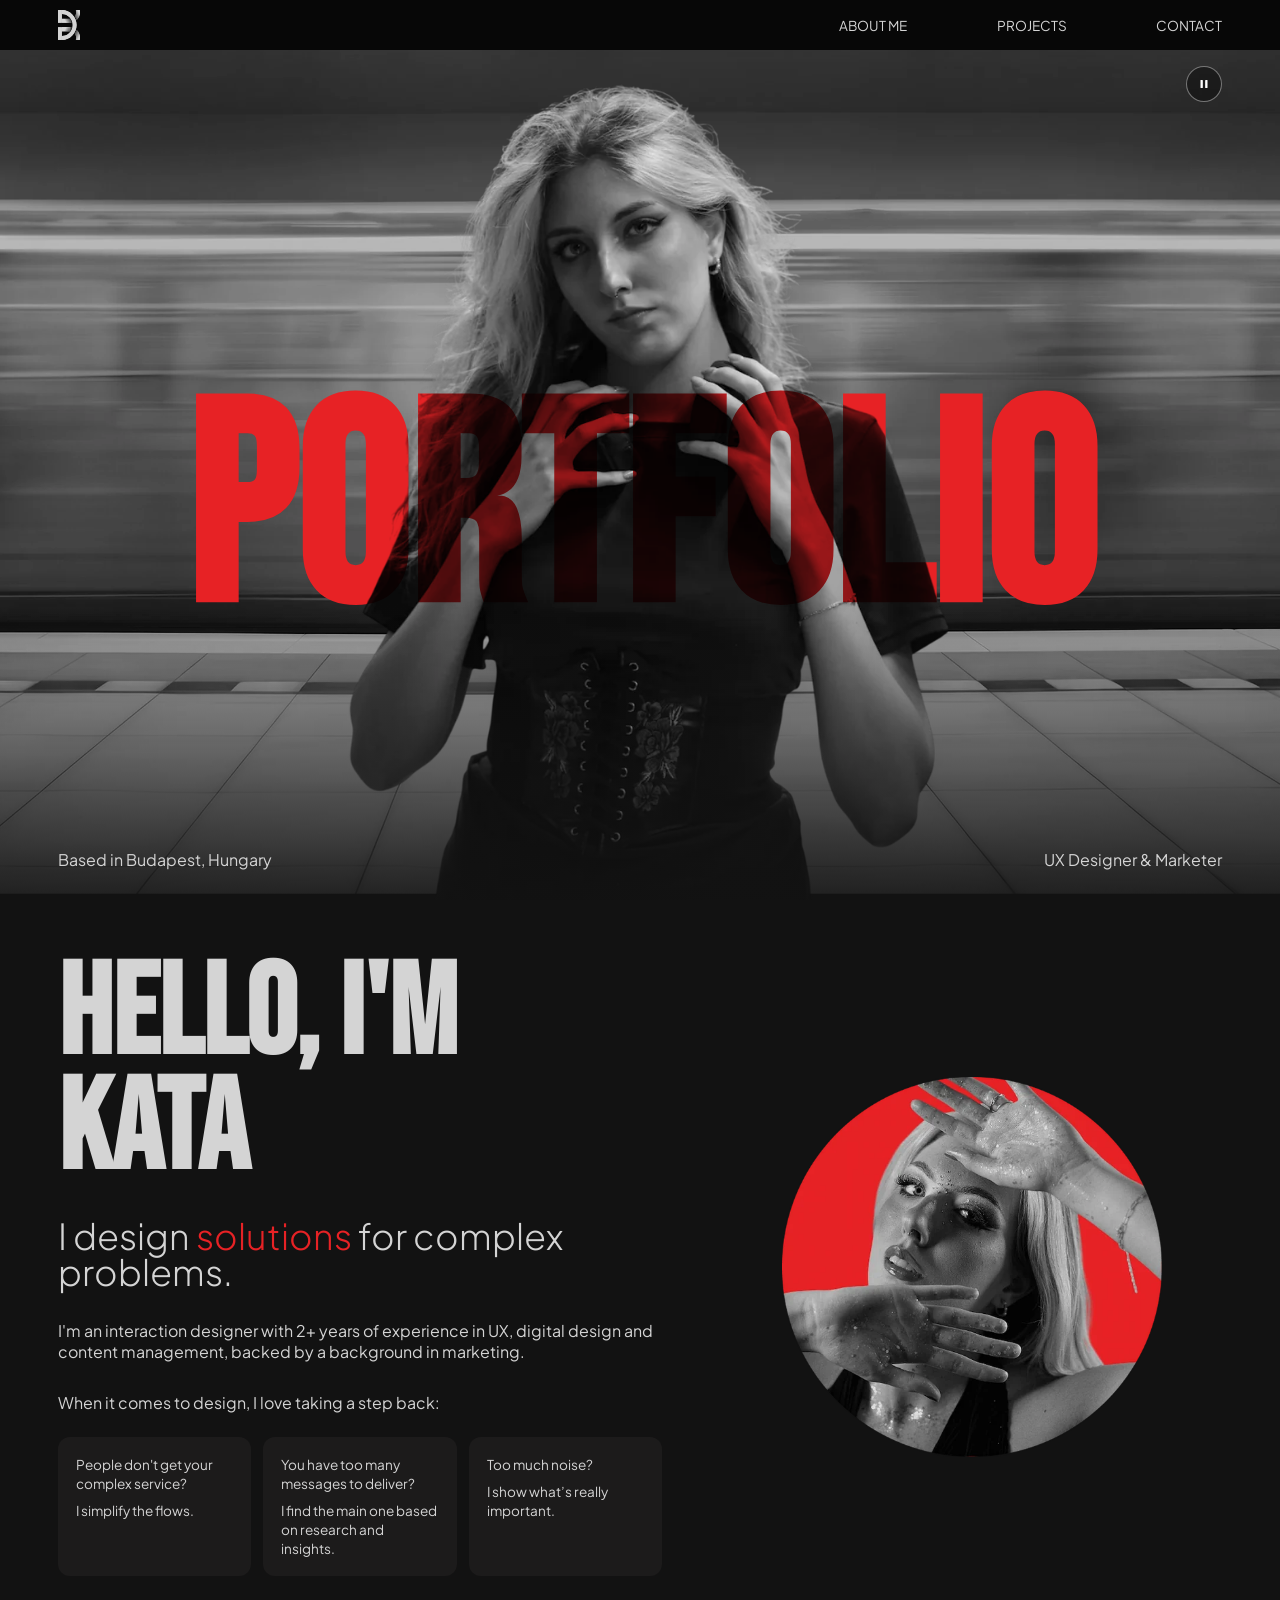
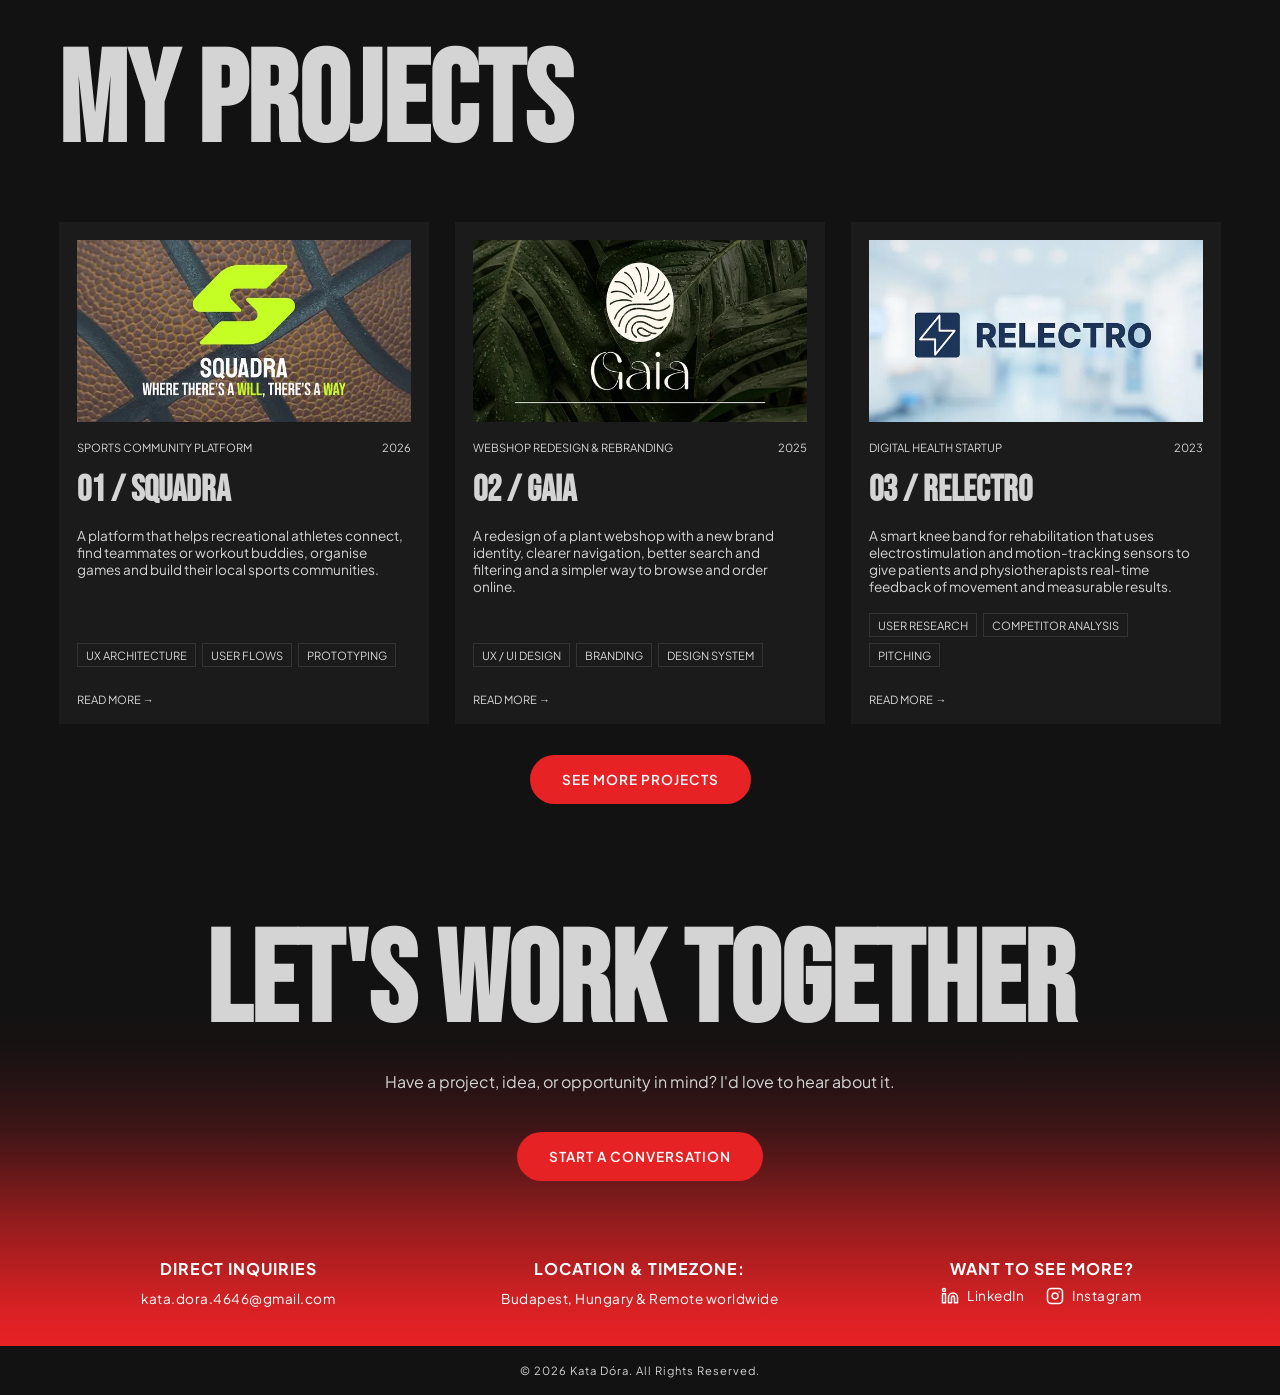
==== commit c6b0ed36: "4th" ====
--- a/index.html
+++ b/index.html
@@ -6,7 +6,10 @@
     <meta name="description" content="Kata Dóra – UX designer and marketer based in Budapest. Portfolio of UX research, user flows, prototyping and branding projects.">
     <title>Kata Dóra - Portfolio</title>
     <link rel="icon" href="images/favicon.svg" type="image/svg+xml">
+    <link rel="preload" href="fonts/bebas-neue.woff2" as="font" type="font/woff2" crossorigin>
+    <link rel="preload" href="fonts/plus-jakarta-sans.woff2" as="font" type="font/woff2" crossorigin>
     <link rel="stylesheet" href="style.css">
+    <link rel="preload" href="images/background-loop.webp" as="image" fetchpriority="high">
 </head>
 <body>
 
@@ -26,14 +29,19 @@
     </header>
 
     <main id="main">
-        <section class="hero">
-            <img class="bg" src="images/background.webp" alt="" fetchpriority="high">
-            <div class="title-group">
-                <h1>PORTFOLIO</h1>
-                <img class="model" src="images/model.webp" srcset="images/model-850.webp 850w, images/model-1096.webp 1096w, images/model.webp 1462w" sizes="(max-width: 768px) 112vw, 78vh" alt="" fetchpriority="high">            </div>
-            <p class="location">Based in Budapest, Hungary</p>
-            <p class="role">UX Designer &amp; Marketer</p>
-        </section>
+<section class="hero">
+    <img class="bg" src="images/background.webp" alt="" fetchpriority="high">
+    <div class="metro" aria-hidden="true"></div>
+    <button class="metro-toggle" type="button" aria-pressed="false" aria-label="Pause background motion">
+        <svg class="icon-pause" viewBox="0 0 24 24" aria-hidden="true"><rect x="6" y="5" width="4" height="14" rx="1"/><rect x="14" y="5" width="4" height="14" rx="1"/></svg>
+        <svg class="icon-play" viewBox="0 0 24 24" aria-hidden="true"><path d="M8 5v14l11-7z"/></svg>
+    </button>
+    <div class="title-group">
+        <h1>PORTFOLIO</h1>
+    <img class="model" src="images/model.webp" srcset="images/model-850.webp 850w, images/model-1096.webp 1096w, images/model.webp 1462w" sizes="(max-width: 768px) 112vw, 78vh" alt="">    </div>
+    <p class="location">Based in Budapest, Hungary</p>
+    <p class="role">UX Designer &amp; Marketer</p>
+</section>
 
         <section id="about" class="about">
             <div>
@@ -178,5 +186,17 @@
     });
 </script>
 
+<script>
+    const metro = document.querySelector('.metro');
+    const metroToggle = document.querySelector('.metro-toggle');
+
+    if (metro && metroToggle) {
+        metroToggle.addEventListener('click', () => {
+            const paused = metro.classList.toggle('is-paused');
+            metroToggle.setAttribute('aria-pressed', paused);
+        });
+    }
+</script>
+
 </body>
 </html>
--- a/style.css
+++ b/style.css
@@ -205,13 +205,65 @@
 }
 
 .hero{
-    container-type:inline-size;
+    container-type:size;
     height:calc(100vh - var(--header-h));
     height:calc(100svh - var(--header-h));
 }
 
 .hero .bg{
     filter:grayscale(100%);
+}
+
+.metro{
+    --hr:max(100cqh, 56.25cqw);
+    position:absolute;
+    top:50%;
+    left:0;
+    width:calc(100% + var(--hr) * 4 / 3);
+    height:var(--hr);
+    background:url('images/background-loop.webp') 0 0 / auto 68.0556% repeat-x;
+    transform:translateY(-50%);
+    animation:metro 1s linear infinite;
+}
+
+.metro.is-paused{
+    animation-play-state:paused;
+}
+
+@keyframes metro{
+    from{ transform:translate(0, -50%); }
+    to{ transform:translate(calc(var(--hr) * -4 / 3), -50%); }
+}
+
+.metro-toggle{
+    position:absolute;
+    top:16px;
+    right:var(--edge);
+    z-index:10;
+    display:grid;
+    place-items:center;
+    width:36px;
+    height:36px;
+    border:1px solid rgba(255,255,255,.4);
+    border-radius:50%;
+    background:rgba(18,18,18,.6);
+    color:var(--on-red);
+    cursor:pointer;
+}
+
+.metro-toggle svg{
+    width:14px;
+    height:14px;
+    fill:currentColor;
+}
+
+.metro-toggle .icon-play,
+.metro-toggle[aria-pressed="true"] .icon-pause{
+    display:none;
+}
+
+.metro-toggle[aria-pressed="true"] .icon-play{
+    display:block;
 }
 
 .title-group{
@@ -783,7 +835,7 @@
 
 .case-two--persona{
     grid-template-columns:minmax(0, 1fr) minmax(0, 1.6fr);
-    align-items:center;
+    align-items:start;
     gap:clamp(32px, 5vw, 80px);
 }
 
@@ -966,19 +1018,11 @@
 .thumb,
 .about-image,
 .case-img{
-    background:linear-gradient(100deg, transparent 30%, rgba(255,255,255,.06) 50%, transparent 70%) var(--cardbg);
-    background-size:200% 100%;
-    animation:skeleton 1.4s linear infinite;
+    background:var(--cardbg);
 }
 
 .is-loaded{
     background:none;
-    animation:none;
-}
-
-@keyframes skeleton{
-    from{ background-position:150% 0; }
-    to{ background-position:-50% 0; }
 }
 
 /* Breakpoints */
@@ -1203,9 +1247,11 @@
         transform:none;
     }
 
-    .thumb,
-    .about-image,
-    .case-img{
+    .metro{
         animation:none;
     }
+
+    .metro-toggle{
+        display:none;
+    }
 }
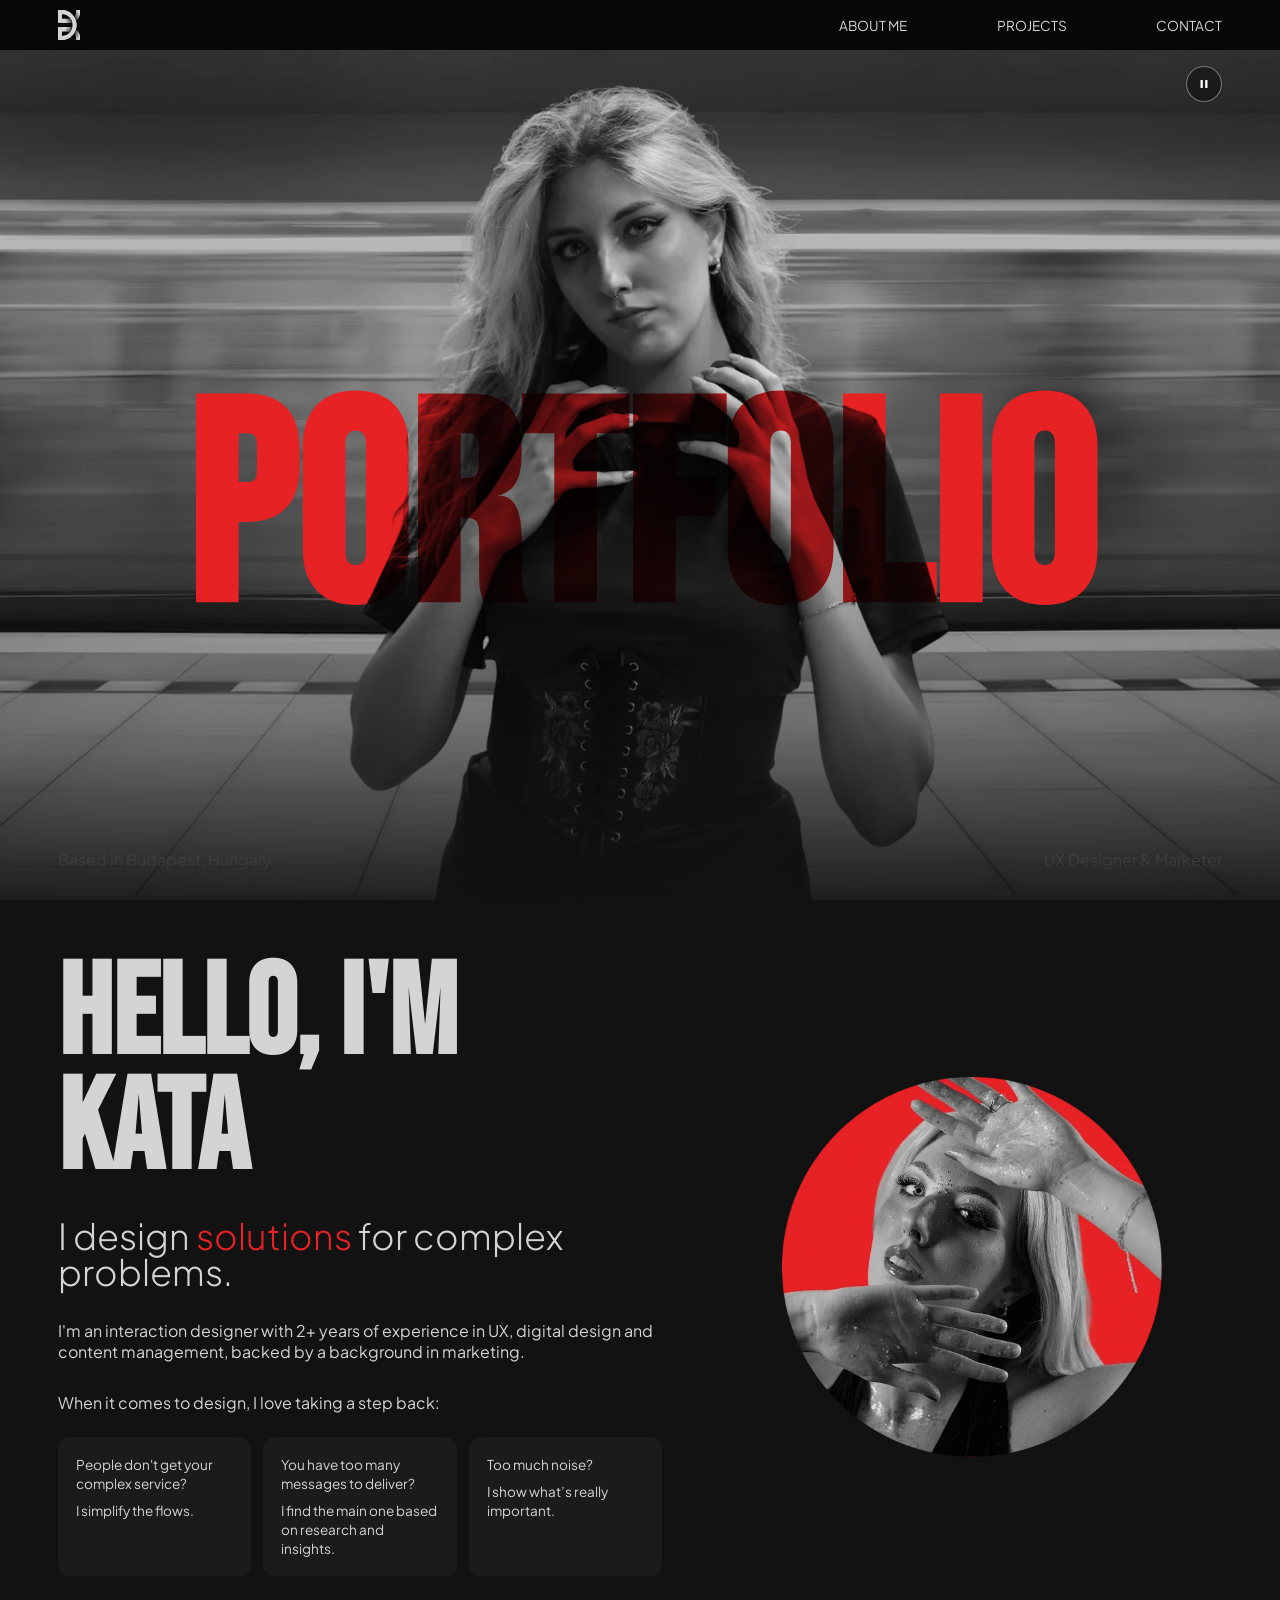
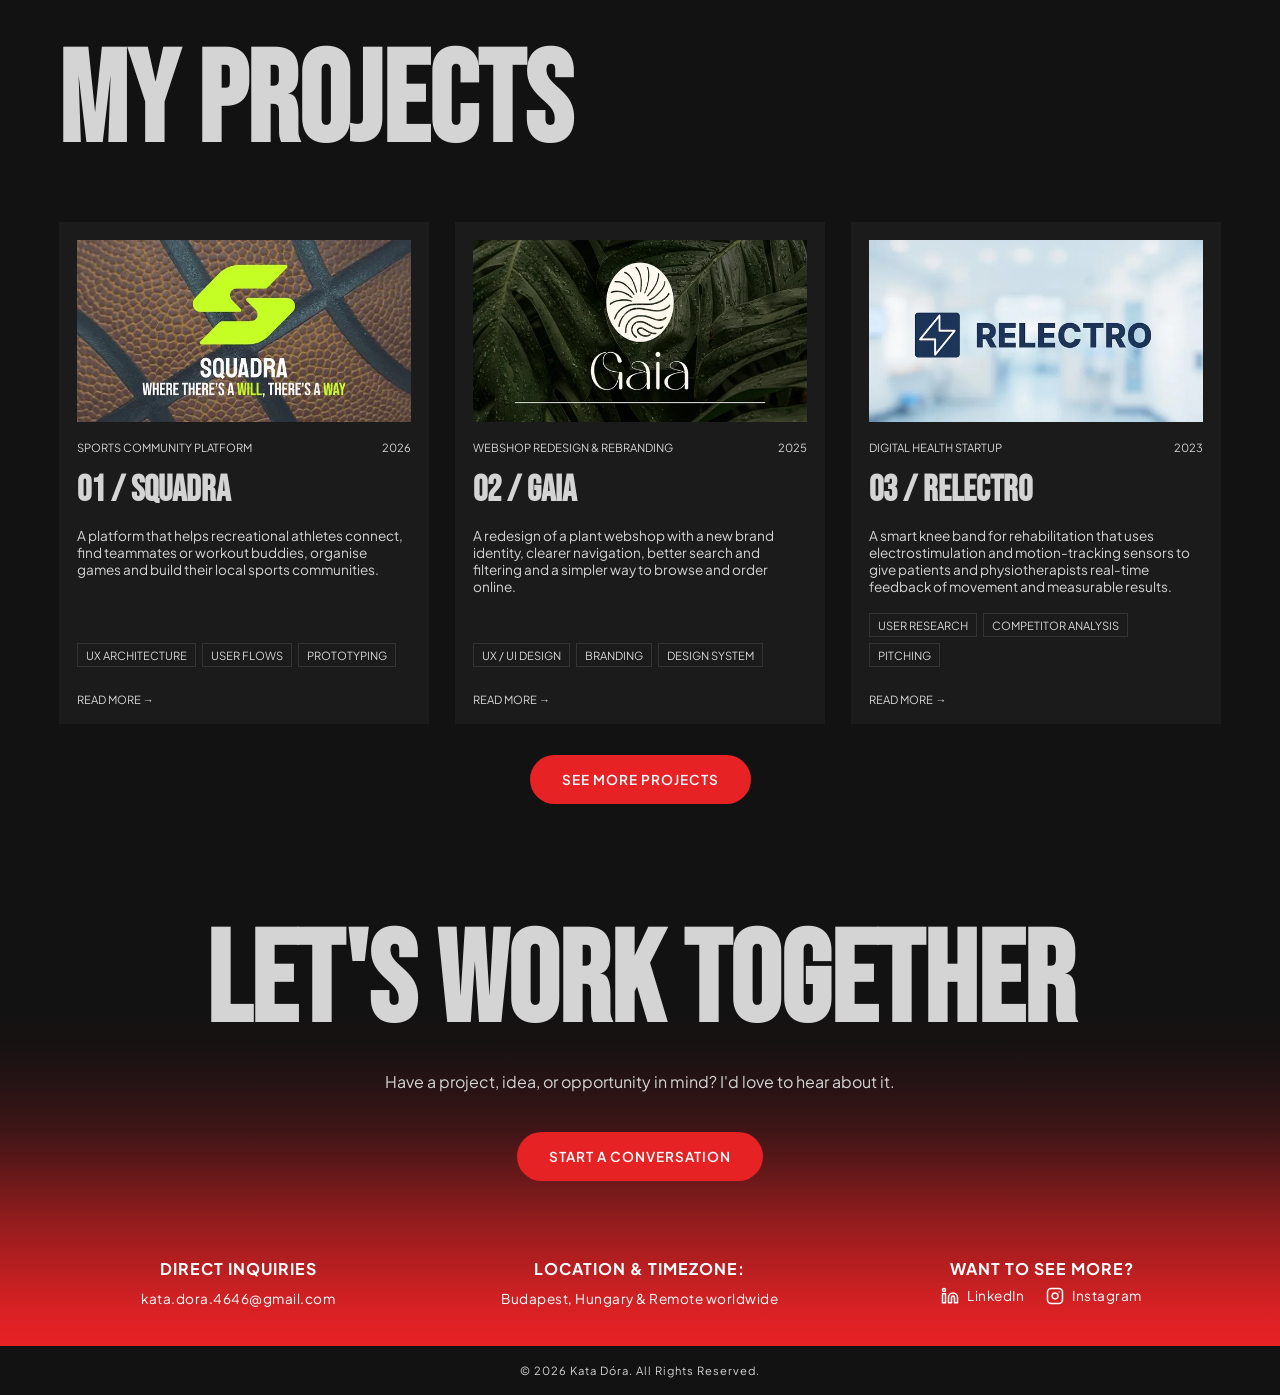
==== commit ef8bf64f: "5th" ====
--- a/index.html
+++ b/index.html
@@ -9,7 +9,6 @@
     <link rel="preload" href="fonts/bebas-neue.woff2" as="font" type="font/woff2" crossorigin>
     <link rel="preload" href="fonts/plus-jakarta-sans.woff2" as="font" type="font/woff2" crossorigin>
     <link rel="stylesheet" href="style.css">
-    <link rel="preload" href="images/background-loop.webp" as="image" fetchpriority="high">
 </head>
 <body>
 
@@ -30,16 +29,14 @@
 
     <main id="main">
 <section class="hero">
-    <img class="bg" src="images/background.webp" alt="" fetchpriority="high">
-    <div class="metro" aria-hidden="true"></div>
+    <img class="bg" src="images/background.webp" srcset="images/background-1280.webp 1280w, images/background-2000.webp 2000w, images/background.webp 2560w" sizes="(max-width: 768px) calc(min(100vh - 56px, 150vw) * 1.78), (orientation: portrait) calc((100vh - 50px) * 1.78), 105vw" alt="" fetchpriority="high">    <div class="metro" aria-hidden="true"></div>
     <button class="metro-toggle" type="button" aria-pressed="false" aria-label="Pause background motion">
         <svg class="icon-pause" viewBox="0 0 24 24" aria-hidden="true"><rect x="6" y="5" width="4" height="14" rx="1"/><rect x="14" y="5" width="4" height="14" rx="1"/></svg>
         <svg class="icon-play" viewBox="0 0 24 24" aria-hidden="true"><path d="M8 5v14l11-7z"/></svg>
     </button>
     <div class="title-group">
         <h1>PORTFOLIO</h1>
-    <img class="model" src="images/model.webp" srcset="images/model-850.webp 850w, images/model-1096.webp 1096w, images/model.webp 1462w" sizes="(max-width: 768px) 112vw, 78vh" alt="">    </div>
-    <p class="location">Based in Budapest, Hungary</p>
+    <img class="model" src="images/model.webp" srcset="images/model-850.webp 850w, images/model-1096.webp 1096w, images/model.webp 1462w" sizes="(max-width: 768px) 112vw, 78vh" alt="" fetchpriority="low">    <p class="location">Based in Budapest, Hungary</p>
     <p class="role">UX Designer &amp; Marketer</p>
 </section>
 
